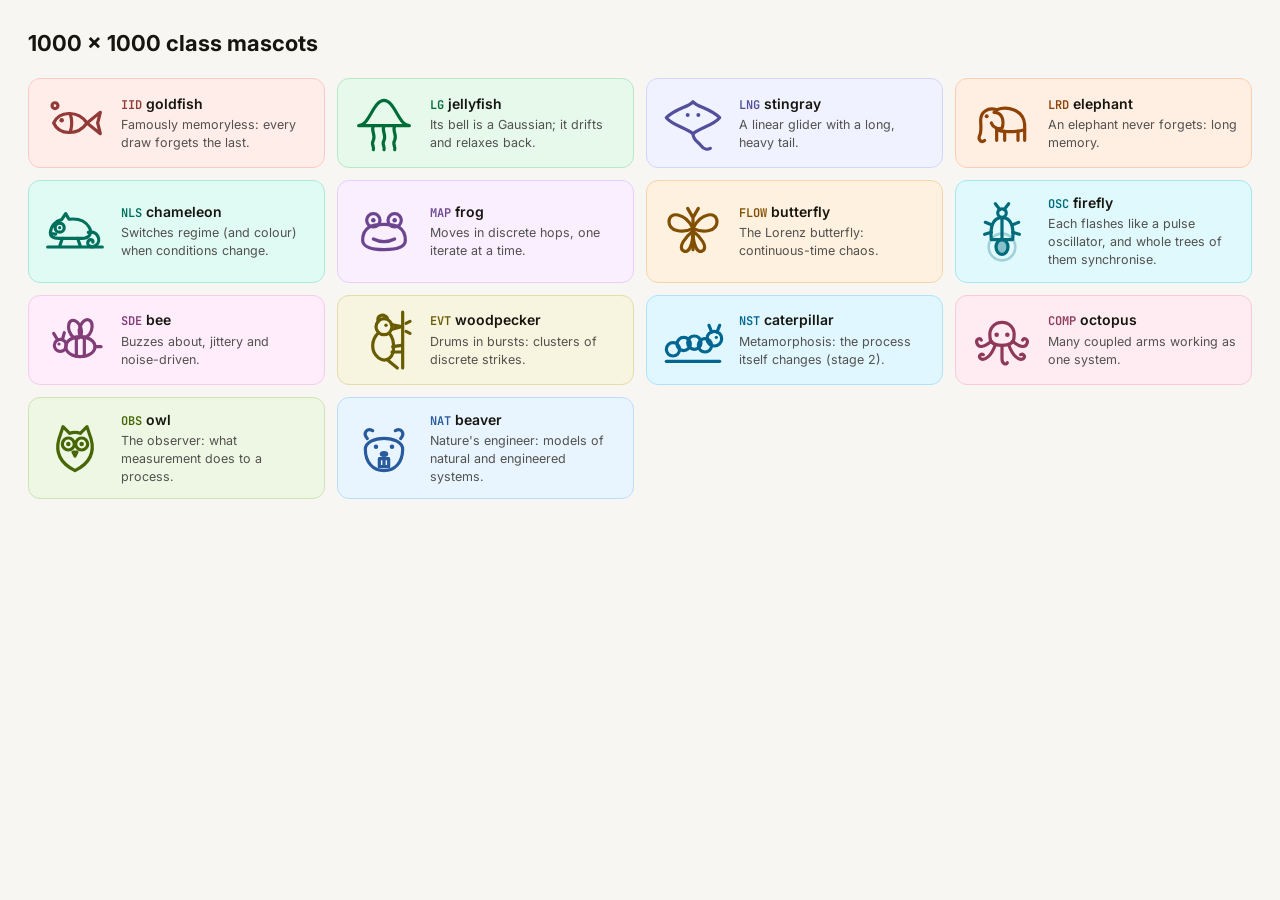
==== site/icons/preview.html @ 7e3dad31 "The 1000×1000 collection, v1.0" ====
<!doctype html>
<html lang="en"><head><meta charset="utf-8"><title>1000 × 1000 mascots</title>
<link rel="stylesheet" href="https://fonts.googleapis.com/css2?family=Inter:wght@400;600&family=JetBrains+Mono:wght@600&display=swap">
<style>
body{margin:0;padding:28px;background:#f7f6f2;font:14px/1.45 Inter,system-ui,sans-serif;color:#16150f}
h1{font-size:22px;margin:0 0 18px}
.grid{display:grid;grid-template-columns:repeat(auto-fill,minmax(250px,1fr));gap:12px}
.c{display:flex;gap:14px;align-items:center;border-radius:12px;padding:12px 14px;background:var(--bg);border:1px solid var(--soft)}
.ic{width:64px;height:64px;flex:none;color:var(--ink)} .ic svg{width:100%;height:100%}
.big .ic{width:96px;height:96px}
b{font:600 12px "JetBrains Mono",monospace;color:var(--ink)} .n{font-weight:600} p{margin:2px 0 0;color:#52514e;font-size:12.5px}
</style></head><body>
<h1>1000 × 1000 class mascots</h1><div class="grid" id="g"></div>
<script>
function oklch(L,C,h){const a=C*Math.cos(h*Math.PI/180),b=C*Math.sin(h*Math.PI/180);
const l=(L+.3963377774*a+.2158037573*b)**3,m=(L-.1055613458*a-.0638541728*b)**3,s=(L-.0894841775*a-1.291485548*b)**3;
const f=x=>{x=Math.max(0,Math.min(1,x));return Math.round(255*(x<=.0031308?12.92*x:1.055*x**(1/2.4)-.055))};
return `rgb(${f(4.0767416621*l-3.3077115913*m+.2309699292*s)},${f(-1.2684380046*l+2.6097574011*m-.3413193965*s)},${f(-.0041960863*l-.7034186147*m+1.707614701*s)})`}
const M=[["A","IID","goldfish","Famously memoryless: every draw forgets the last."],
["B","LG","jellyfish","Its bell is a Gaussian; it drifts and relaxes back."],
["C","LNG","stingray","A linear glider with a long, heavy tail."],
["D","LRD","elephant","An elephant never forgets: long memory."],
["E","NLS","chameleon","Switches regime (and colour) when conditions change."],
["F","MAP","frog","Moves in discrete hops, one iterate at a time."],
["G","FLOW","butterfly","The Lorenz butterfly: continuous-time chaos."],
["H","OSC","firefly","Each flashes like a pulse oscillator, and whole trees of them synchronise."],
["I","SDE","bee","Buzzes about, jittery and noise-driven."],
["J","EVT","woodpecker","Drums in bursts: clusters of discrete strikes."],
["K","NST","caterpillar","Metamorphosis: the process itself changes (stage 2)."],
["L","COMP","octopus","Many coupled arms working as one system."],
["M","OBS","owl","The observer: what measurement does to a process."],
["N","NAT","beaver","Nature's engineer: models of natural and engineered systems."]];
const g=document.getElementById("g");
M.forEach(async([k,code,animal,why],i)=>{const idx="ABCDEFGHIJKLMN".indexOf(k),h=(25+idx*360*5/14)%360,d=document.createElement("div");d.className="c";
d.style.cssText=`--bg:${oklch(.965,.028,h)};--soft:${oklch(.89,.07,h)};--ink:${oklch(.47,.12,h)}`;
d.innerHTML=`<div class="ic"></div><div><b>${code}</b> <span class="n">${animal}</span><p>${why}</p></div>`;g.appendChild(d);
d.querySelector(".ic").innerHTML=await (await fetch(`${k}-${animal}.svg`)).text();});
</script></body></html>
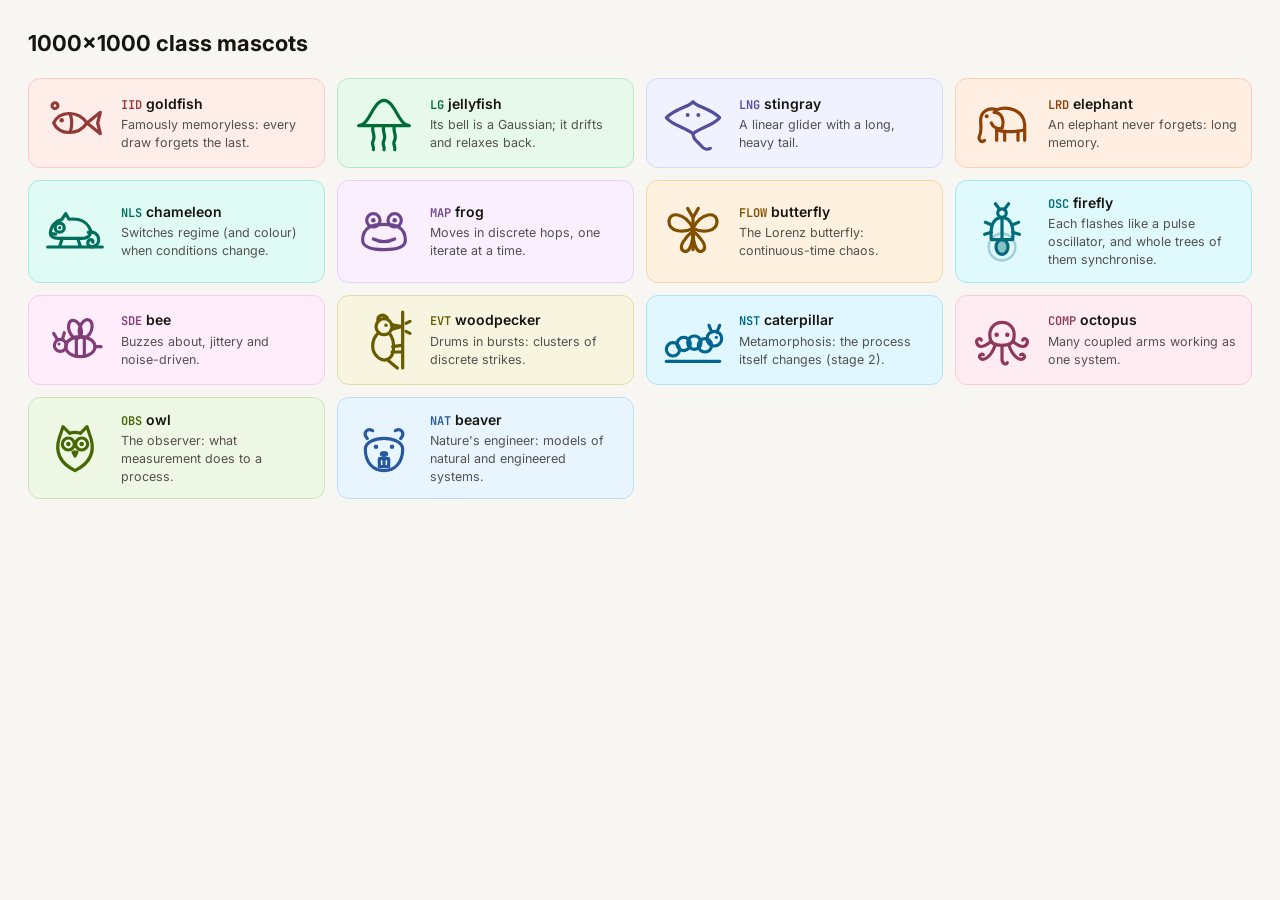
==== commit 1c0ccf9f: "Name without spaces: 1000x1000 Co-Authored-By: Claude Opus 5.5 <noreply@anthropic.com>" ====
--- a/site/icons/preview.html
+++ b/site/icons/preview.html
@@ -1,5 +1,5 @@
 <!doctype html>
-<html lang="en"><head><meta charset="utf-8"><title>1000 × 1000 mascots</title>
+<html lang="en"><head><meta charset="utf-8"><title>1000×1000 mascots</title>
 <link rel="stylesheet" href="https://fonts.googleapis.com/css2?family=Inter:wght@400;600&family=JetBrains+Mono:wght@600&display=swap">
 <style>
 body{margin:0;padding:28px;background:#f7f6f2;font:14px/1.45 Inter,system-ui,sans-serif;color:#16150f}
@@ -10,7 +10,7 @@
 .big .ic{width:96px;height:96px}
 b{font:600 12px "JetBrains Mono",monospace;color:var(--ink)} .n{font-weight:600} p{margin:2px 0 0;color:#52514e;font-size:12.5px}
 </style></head><body>
-<h1>1000 × 1000 class mascots</h1><div class="grid" id="g"></div>
+<h1>1000×1000 class mascots</h1><div class="grid" id="g"></div>
 <script>
 function oklch(L,C,h){const a=C*Math.cos(h*Math.PI/180),b=C*Math.sin(h*Math.PI/180);
 const l=(L+.3963377774*a+.2158037573*b)**3,m=(L-.1055613458*a-.0638541728*b)**3,s=(L-.0894841775*a-1.291485548*b)**3;
